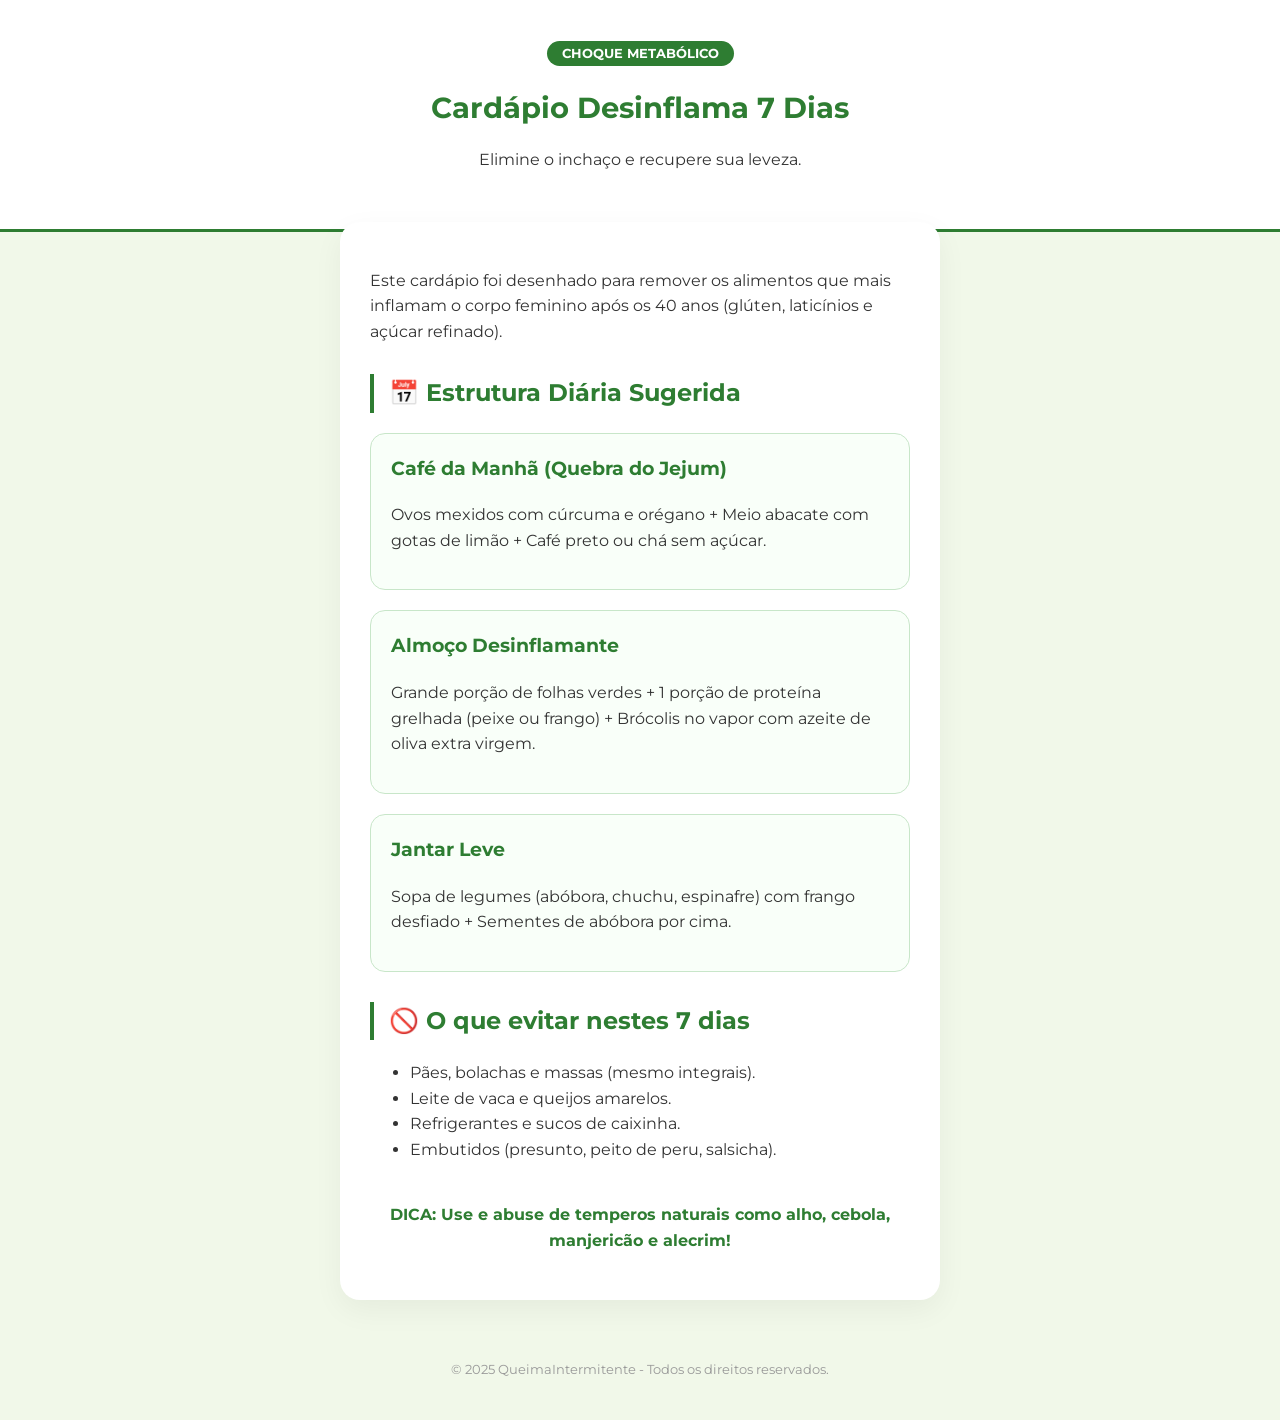
==== cardapio-desinflama.html @ b3b8db5d "Add files via upload" ====
<!DOCTYPE html>
<html lang="pt-br">

<head>
    <meta charset="UTF-8">
    <meta name="viewport" content="width=device-width, initial-scale=1.0">
    <title>Cardápio Desinflama 7 Dias</title>
    <link href="https://fonts.googleapis.com/css2?family=Montserrat:wght@400;700&display=swap" rel="stylesheet">
    <style>
        :root {
            --primary: #2e7d32;
            --secondary: #8bc34a;
            --bg: #f1f8e9;
            --text: #333;
        }

        body {
            font-family: 'Montserrat', sans-serif;
            background: var(--bg);
            color: var(--text);
            line-height: 1.6;
            margin: 0;
            padding: 0;
        }

        .container {
            max-width: 600px;
            margin: 0 auto;
            padding: 20px;
        }

        header {
            text-align: center;
            padding: 40px 20px;
            background: white;
            border-bottom: 3px solid var(--primary);
        }

        h1 {
            color: var(--primary);
            font-size: 1.8rem;
            margin-bottom: 10px;
        }

        .badge {
            background: var(--primary);
            color: white;
            padding: 5px 15px;
            border-radius: 20px;
            font-size: 0.8rem;
            font-weight: 700;
        }

        .content {
            background: white;
            padding: 30px;
            border-radius: 20px;
            box-shadow: 0 10px 30px rgba(0, 0, 0, 0.05);
            margin-top: -30px;
        }

        h2 {
            color: var(--primary);
            border-left: 4px solid var(--primary);
            padding-left: 15px;
            margin-top: 30px;
        }

        .day-box {
            border: 1px solid #c8e6c9;
            padding: 20px;
            border-radius: 15px;
            margin-bottom: 20px;
            background: #f9fff9;
        }

        .day-box h3 {
            margin-top: 0;
            color: var(--primary);
        }

        .footer {
            text-align: center;
            padding: 40px;
            color: #999;
            font-size: 0.8rem;
        }
    </style>
</head>

<body>
    <header>
        <span class="badge">CHOQUE METABÓLICO</span>
        <h1>Cardápio Desinflama 7 Dias</h1>
        <p>Elimine o inchaço e recupere sua leveza.</p>
    </header>
    <div class="container">
        <div class="content">
            <p>Este cardápio foi desenhado para remover os alimentos que mais inflamam o corpo feminino após os 40 anos
                (glúten, laticínios e açúcar refinado).</p>

            <h2>📅 Estrutura Diária Sugerida</h2>

            <div class="day-box">
                <h3>Café da Manhã (Quebra do Jejum)</h3>
                <p>Ovos mexidos com cúrcuma e orégano + Meio abacate com gotas de limão + Café preto ou chá sem açúcar.
                </p>
            </div>

            <div class="day-box">
                <h3>Almoço Desinflamante</h3>
                <p>Grande porção de folhas verdes + 1 porção de proteína grelhada (peixe ou frango) + Brócolis no vapor
                    com azeite de oliva extra virgem.</p>
            </div>

            <div class="day-box">
                <h3>Jantar Leve</h3>
                <p>Sopa de legumes (abóbora, chuchu, espinafre) com frango desfiado + Sementes de abóbora por cima.</p>
            </div>

            <h2>🚫 O que evitar nestes 7 dias</h2>
            <ul>
                <li>Pães, bolachas e massas (mesmo integrais).</li>
                <li>Leite de vaca e queijos amarelos.</li>
                <li>Refrigerantes e sucos de caixinha.</li>
                <li>Embutidos (presunto, peito de peru, salsicha).</li>
            </ul>

            <p style="margin-top:40px; font-weight:700; text-align:center; color:var(--primary);">DICA: Use e abuse de
                temperos naturais como alho, cebola, manjericão e alecrim!</p>
        </div>
    </div>
    <div class="footer">
        &copy; 2025 QueimaIntermitente - Todos os direitos reservados.
    </div>
</body>

</html>
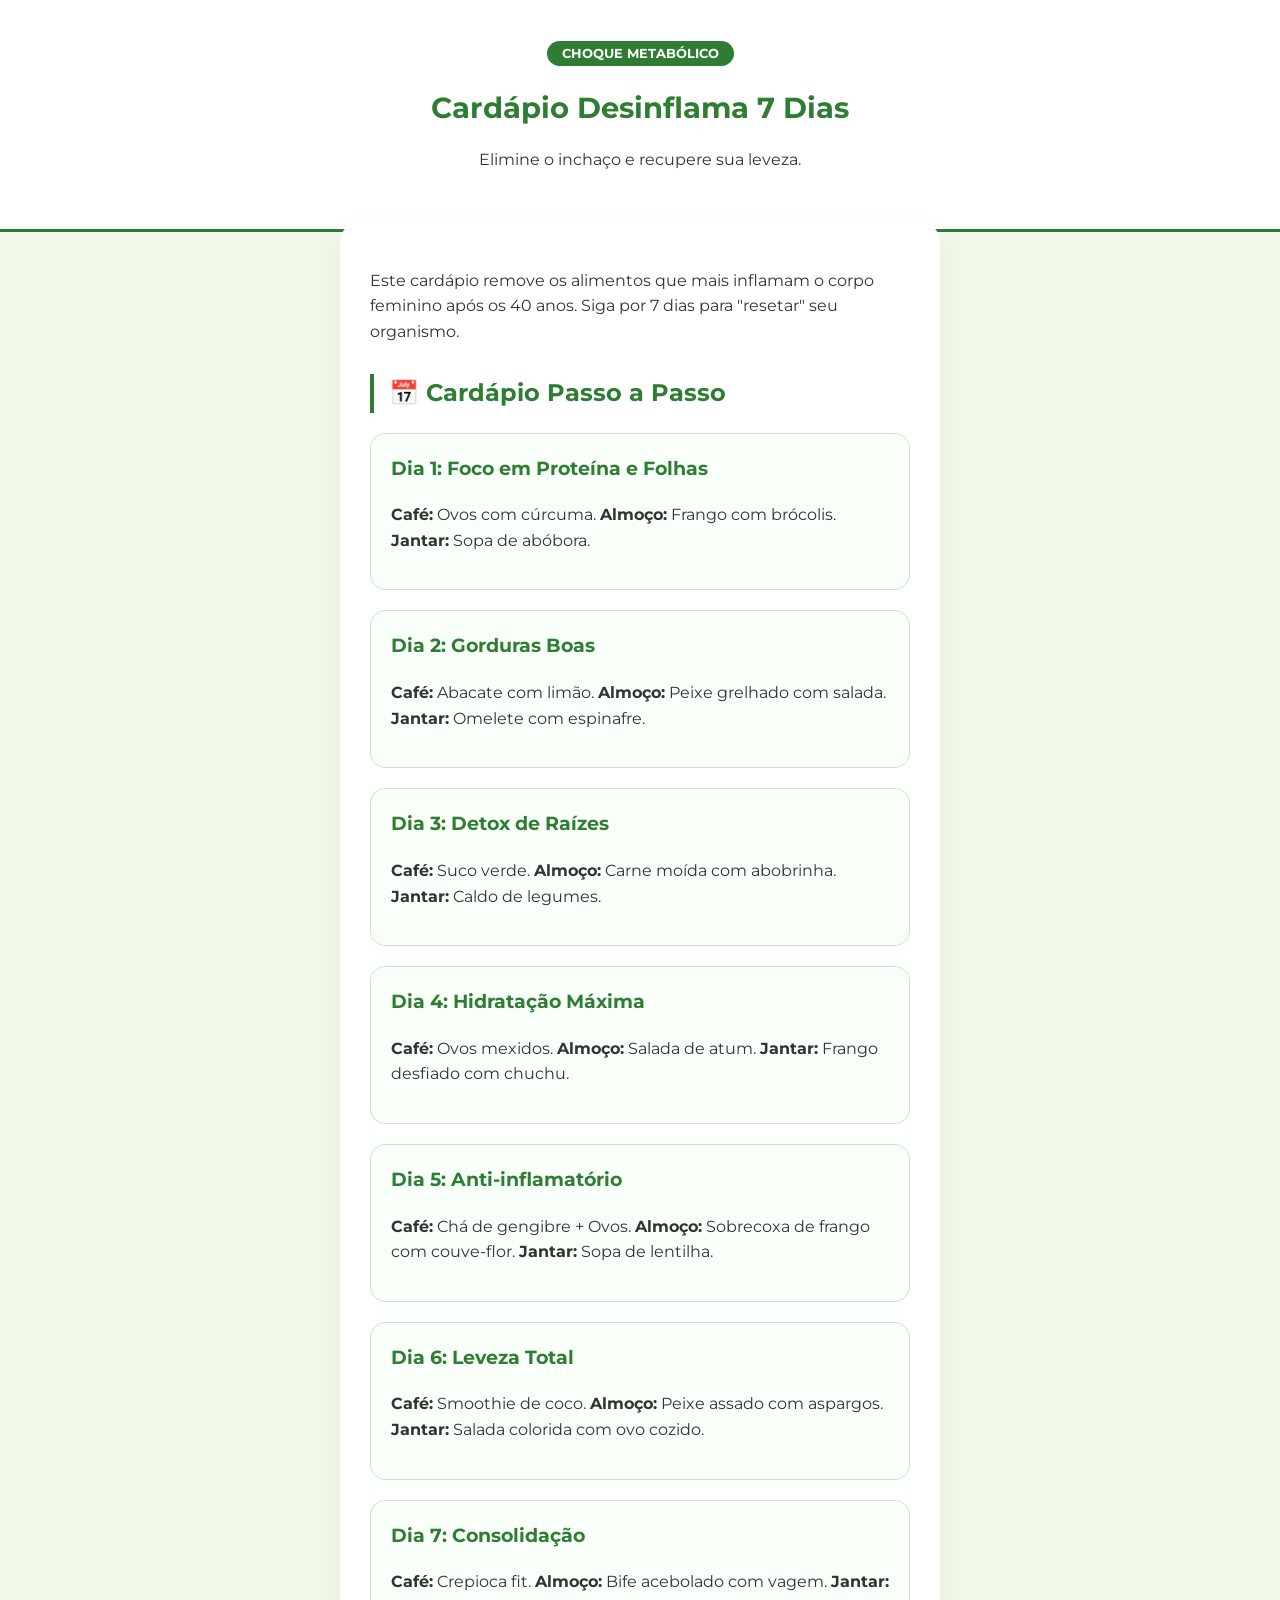
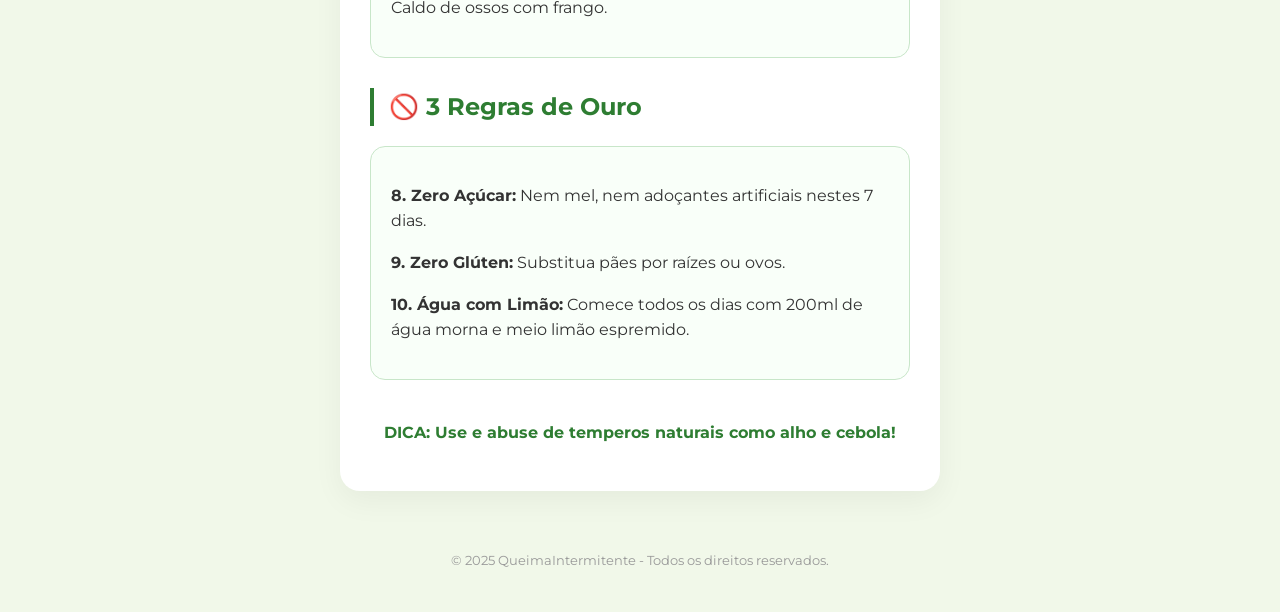
==== commit 774b4655: "Add files via upload" ====
--- a/cardapio-desinflama.html
+++ b/cardapio-desinflama.html
@@ -96,38 +96,62 @@
     </header>
     <div class="container">
         <div class="content">
-            <p>Este cardápio foi desenhado para remover os alimentos que mais inflamam o corpo feminino após os 40 anos
-                (glúten, laticínios e açúcar refinado).</p>
+            <p>Este cardápio remove os alimentos que mais inflamam o corpo feminino após os 40 anos. Siga por 7 dias
+                para "resetar" seu organismo.</p>
 
-            <h2>📅 Estrutura Diária Sugerida</h2>
+            <h2>📅 Cardápio Passo a Passo</h2>
 
             <div class="day-box">
-                <h3>Café da Manhã (Quebra do Jejum)</h3>
-                <p>Ovos mexidos com cúrcuma e orégano + Meio abacate com gotas de limão + Café preto ou chá sem açúcar.
+                <h3>Dia 1: Foco em Proteína e Folhas</h3>
+                <p><b>Café:</b> Ovos com cúrcuma. <b>Almoço:</b> Frango com brócolis. <b>Jantar:</b> Sopa de abóbora.
                 </p>
             </div>
 
             <div class="day-box">
-                <h3>Almoço Desinflamante</h3>
-                <p>Grande porção de folhas verdes + 1 porção de proteína grelhada (peixe ou frango) + Brócolis no vapor
-                    com azeite de oliva extra virgem.</p>
+                <h3>Dia 2: Gorduras Boas</h3>
+                <p><b>Café:</b> Abacate com limão. <b>Almoço:</b> Peixe grelhado com salada. <b>Jantar:</b> Omelete com
+                    espinafre.</p>
             </div>
 
             <div class="day-box">
-                <h3>Jantar Leve</h3>
-                <p>Sopa de legumes (abóbora, chuchu, espinafre) com frango desfiado + Sementes de abóbora por cima.</p>
+                <h3>Dia 3: Detox de Raízes</h3>
+                <p><b>Café:</b> Suco verde. <b>Almoço:</b> Carne moída com abobrinha. <b>Jantar:</b> Caldo de legumes.
+                </p>
             </div>
 
-            <h2>🚫 O que evitar nestes 7 dias</h2>
-            <ul>
-                <li>Pães, bolachas e massas (mesmo integrais).</li>
-                <li>Leite de vaca e queijos amarelos.</li>
-                <li>Refrigerantes e sucos de caixinha.</li>
-                <li>Embutidos (presunto, peito de peru, salsicha).</li>
-            </ul>
+            <div class="day-box">
+                <h3>Dia 4: Hidratação Máxima</h3>
+                <p><b>Café:</b> Ovos mexidos. <b>Almoço:</b> Salada de atum. <b>Jantar:</b> Frango desfiado com chuchu.
+                </p>
+            </div>
+
+            <div class="day-box">
+                <h3>Dia 5: Anti-inflamatório</h3>
+                <p><b>Café:</b> Chá de gengibre + Ovos. <b>Almoço:</b> Sobrecoxa de frango com couve-flor.
+                    <b>Jantar:</b> Sopa de lentilha.</p>
+            </div>
+
+            <div class="day-box">
+                <h3>Dia 6: Leveza Total</h3>
+                <p><b>Café:</b> Smoothie de coco. <b>Almoço:</b> Peixe assado com aspargos. <b>Jantar:</b> Salada
+                    colorida com ovo cozido.</p>
+            </div>
+
+            <div class="day-box">
+                <h3>Dia 7: Consolidação</h3>
+                <p><b>Café:</b> Crepioca fit. <b>Almoço:</b> Bife acebolado com vagem. <b>Jantar:</b> Caldo de ossos com
+                    frango.</p>
+            </div>
+
+            <h2>🚫 3 Regras de Ouro</h2>
+            <div class="day-box">
+                <p><b>8. Zero Açúcar:</b> Nem mel, nem adoçantes artificiais nestes 7 dias.</p>
+                <p><b>9. Zero Glúten:</b> Substitua pães por raízes ou ovos.</p>
+                <p><b>10. Água com Limão:</b> Comece todos os dias com 200ml de água morna e meio limão espremido.</p>
+            </div>
 
             <p style="margin-top:40px; font-weight:700; text-align:center; color:var(--primary);">DICA: Use e abuse de
-                temperos naturais como alho, cebola, manjericão e alecrim!</p>
+                temperos naturais como alho e cebola!</p>
         </div>
     </div>
     <div class="footer">
